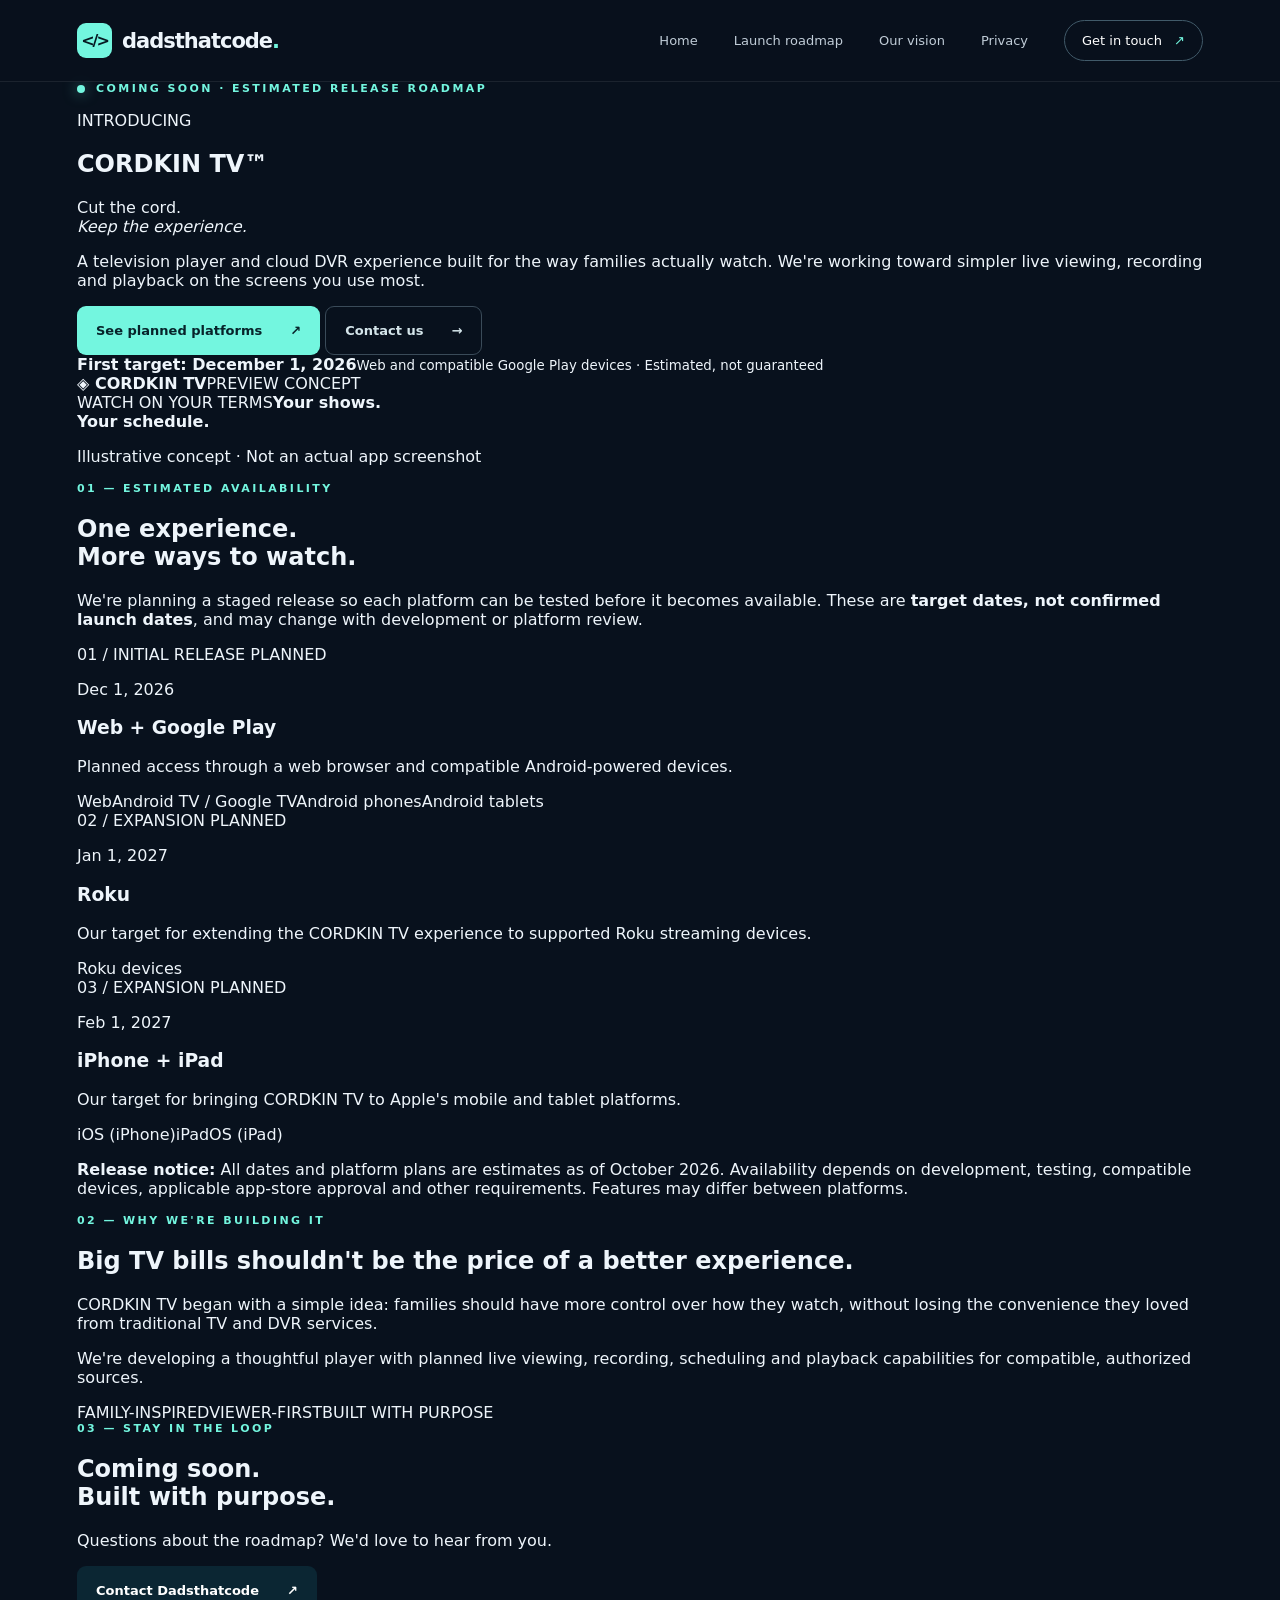
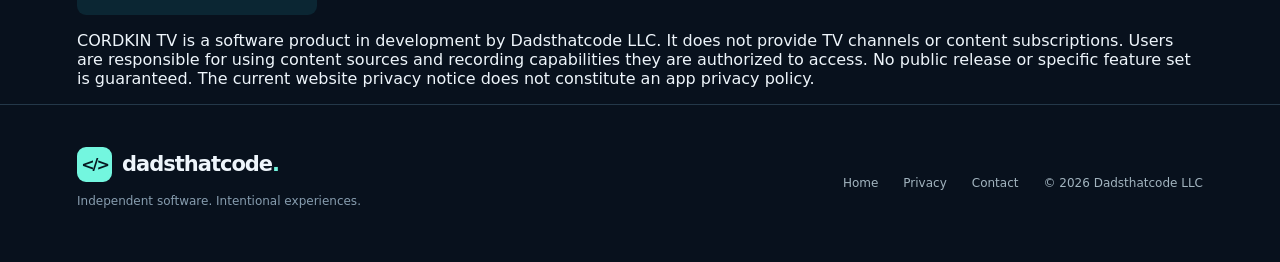
==== cordkintv/index.html @ 3787de53 "Add CORDKIN TV coming-soon launch page" ====
<!doctype html>
<html lang="en">
<head>
  <meta charset="utf-8">
  <meta name="viewport" content="width=device-width,initial-scale=1">
  <meta name="theme-color" content="#08111d">
  <meta name="description" content="CORDKIN TV by Dadsthatcode LLC is coming soon. Estimated launch: December 1, 2026 for web and Google Play Android TV, phone and tablet devices; January 1, 2027 for Roku; February 1, 2027 for iPhone and iPad.">
  <meta property="og:type" content="website">
  <meta property="og:title" content="CORDKIN TV — Coming Soon">
  <meta property="og:description" content="Cut the cord. Keep the experience. Explore our estimated release plans for web, Android, Roku and iOS.">
  <meta property="og:url" content="https://dadsthatcode.com/cordkintv/">
  <title>CORDKIN TV — Coming Soon | Dadsthatcode LLC</title>
  <link rel="canonical" href="https://dadsthatcode.com/cordkintv/">
  <link rel="stylesheet" href="/styles.css">
  <link rel="icon" href="/favicon.svg" type="image/svg+xml">
</head>
<body>
<a class="skip" href="#main">Skip to content</a>
<header class="site-header">
  <div class="wrap nav">
    <a class="brand" href="/" aria-label="Dadsthatcode home"><span class="brandmark">&lt;/&gt;</span><span>dadsthatcode<span class="branddot">.</span></span></a>
    <nav aria-label="Main navigation">
      <a href="/">Home</a>
      <a href="#rollout">Launch roadmap</a>
      <a href="#vision">Our vision</a>
      <a href="/privacy.html">Privacy</a>
      <a class="nav-contact" href="mailto:dadsthatcode@gmail.com">Get in touch <span aria-hidden="true">↗</span></a>
    </nav>
  </div>
</header>
<main id="main">
  <section class="launch-hero">
    <div class="wrap launch-grid">
      <div class="launch-copy">
        <div class="eyebrow"><span class="pulse"></span> COMING SOON · ESTIMATED RELEASE ROADMAP</div>
        <p class="launch-overline">INTRODUCING</p>
        <h1>CORDKIN <span>TV™</span></h1>
        <p class="launch-tagline">Cut the cord.<br><em>Keep the experience.</em></p>
        <p class="launch-lead">A television player and cloud DVR experience built for the way families actually watch. We're working toward simpler live viewing, recording and playback on the screens you use most.</p>
        <div class="launch-actions">
          <a class="btn btn-primary" href="#rollout">See planned platforms <span aria-hidden="true">↗</span></a>
          <a class="btn btn-quiet" href="mailto:dadsthatcode@gmail.com?subject=CORDKIN%20TV%20question">Contact us <span aria-hidden="true">→</span></a>
        </div>
        <div class="launch-target">
          <span class="launch-target-dot" aria-hidden="true"></span>
          <span><strong>First target: December 1, 2026</strong><small>Web and compatible Google Play devices · Estimated, not guaranteed</small></span>
        </div>
      </div>
      <div class="launch-art" aria-label="Illustrative concept of the upcoming CORDKIN TV interface">
        <div class="launch-halo"></div>
        <div class="launch-screen">
          <div class="launch-screen-bar"><strong><span aria-hidden="true">◈</span> CORDKIN TV</strong><span>PREVIEW CONCEPT</span></div>
          <div class="launch-screen-feature"><span>WATCH ON YOUR TERMS</span><strong>Your shows.<br>Your schedule.</strong><div class="launch-screen-underline"></div></div>
          <div class="launch-screen-tiles"><span></span><span></span><span></span></div>
        </div>
        <p class="launch-art-note">Illustrative concept · Not an actual app screenshot</p>
      </div>
    </div>
  </section>
  <section class="launch-section" id="rollout">
    <div class="wrap">
      <div class="section-label">01 — ESTIMATED AVAILABILITY</div>
      <div class="launch-section-top">
        <h2>One experience.<br><span>More ways to watch.</span></h2>
        <p>We're planning a staged release so each platform can be tested before it becomes available. These are <strong>target dates, not confirmed launch dates</strong>, and may change with development or platform review.</p>
      </div>
      <div class="launch-milestones">
        <article class="launch-milestone launch-milestone-first">
          <div class="launch-stage">01 / INITIAL RELEASE <span>PLANNED</span></div>
          <p class="launch-date"><time datetime="2026-12-01">Dec 1, 2026</time></p>
          <h3>Web + Google Play</h3>
          <p>Planned access through a web browser and compatible Android-powered devices.</p>
          <div class="launch-platforms"><span>Web</span><span>Android TV / Google TV</span><span>Android phones</span><span>Android tablets</span></div>
        </article>
        <article class="launch-milestone">
          <div class="launch-stage">02 / EXPANSION <span>PLANNED</span></div>
          <p class="launch-date"><time datetime="2027-01-01">Jan 1, 2027</time></p>
          <h3>Roku</h3>
          <p>Our target for extending the CORDKIN TV experience to supported Roku streaming devices.</p>
          <div class="launch-platforms"><span>Roku devices</span></div>
        </article>
        <article class="launch-milestone">
          <div class="launch-stage">03 / EXPANSION <span>PLANNED</span></div>
          <p class="launch-date"><time datetime="2027-02-01">Feb 1, 2027</time></p>
          <h3>iPhone + iPad</h3>
          <p>Our target for bringing CORDKIN TV to Apple's mobile and tablet platforms.</p>
          <div class="launch-platforms"><span>iOS (iPhone)</span><span>iPadOS (iPad)</span></div>
        </article>
      </div>
      <p class="launch-disclaimer"><strong>Release notice:</strong> All dates and platform plans are estimates as of October 2026. Availability depends on development, testing, compatible devices, applicable app-store approval and other requirements. Features may differ between platforms.</p>
    </div>
  </section>
  <section class="launch-section launch-vision" id="vision">
    <div class="wrap launch-vision-grid">
      <div>
        <div class="section-label">02 — WHY WE'RE BUILDING IT</div>
        <h2>Big TV bills shouldn't be the price of a better experience.</h2>
      </div>
      <div>
        <p>CORDKIN TV began with a simple idea: families should have more control over how they watch, without losing the convenience they loved from traditional TV and DVR services.</p>
        <p>We're developing a thoughtful player with planned live viewing, recording, scheduling and playback capabilities for compatible, authorized sources.</p>
        <div class="launch-values"><span>FAMILY-INSPIRED</span><span>VIEWER-FIRST</span><span>BUILT WITH PURPOSE</span></div>
      </div>
    </div>
  </section>
  <section class="launch-contact">
    <div class="wrap">
      <div class="launch-contact-panel">
        <div>
          <div class="section-label">03 — STAY IN THE LOOP</div>
          <h2>Coming soon.<br>Built with purpose.</h2>
          <p>Questions about the roadmap? We'd love to hear from you.</p>
        </div>
        <a class="btn btn-primary btn-light" href="mailto:dadsthatcode@gmail.com?subject=CORDKIN%20TV%20launch">Contact Dadsthatcode <span aria-hidden="true">↗</span></a>
      </div>
      <p class="launch-legal">CORDKIN TV is a software product in development by Dadsthatcode LLC. It does not provide TV channels or content subscriptions. Users are responsible for using content sources and recording capabilities they are authorized to access. No public release or specific feature set is guaranteed. The current <a href="/privacy.html">website privacy notice</a> does not constitute an app privacy policy.</p>
    </div>
  </section>
</main>
<footer>
  <div class="wrap footer-grid">
    <div><a class="brand" href="/"><span class="brandmark">&lt;/&gt;</span><span>dadsthatcode<span class="branddot">.</span></span></a><p>Independent software. Intentional experiences.</p></div>
    <div class="footer-right"><a href="/">Home</a><a href="/privacy.html">Privacy</a><a href="mailto:dadsthatcode@gmail.com">Contact</a><span>© <span id="year">2026</span> Dadsthatcode LLC</span></div>
  </div>
</footer>
<script>document.getElementById('year').textContent=new Date().getFullYear();</script>
</body>
</html>
---- styles.css ----
:root{color-scheme:dark;--bg:#08111d;--ink:#eef5fb;--muted:#91a5b6;--line:#26384b;--cyan:#73f6df;--panel:#111f30}*{box-sizing:border-box}html{scroll-behavior:smooth}body{margin:0;background:var(--bg);font-family:Inter,ui-sans-serif,system-ui,-apple-system,BlinkMacSystemFont,"Segoe UI",sans-serif;color:var(--ink);-webkit-font-smoothing:antialiased}a{color:inherit;text-decoration:none}.wrap{max-width:1190px;padding:0 32px;margin:auto}.skip{position:absolute;left:-9999px;top:12px;background:white;color:#000;padding:10px;z-index:50}.skip:focus{left:12px}.site-header{height:82px;border-bottom:1px solid rgba(255,255,255,.08);position:relative;z-index:10;background:#08111deb}.nav,.brand,nav,.hero-buttons,.hero-foot,.footer-grid,.footer-right{display:flex;align-items:center}.nav{height:100%;justify-content:space-between}.brand{font-size:21px;font-weight:800;letter-spacing:-1px;gap:10px}.brandmark{display:grid;place-items:center;font-weight:900;font-size:16px;color:#061922;background:var(--cyan);height:35px;width:35px;border-radius:9px;letter-spacing:-2px}.branddot,.period{color:var(--cyan)}nav{gap:36px;font-size:13px;color:#c0ccd7}nav a:hover,.footer-right a:hover{color:var(--cyan)}nav .nav-contact{border:1px solid #415a69;border-radius:99px;padding:12px 17px;color:white}.nav-contact span{margin-left:8px;color:var(--cyan)}.hero{position:relative;overflow:hidden;background:radial-gradient(circle at 75% 45%,#12374a 0%,#0b1c2c 35%,#08111d 68%);border-bottom:1px solid var(--line)}.hero-grid{display:grid;grid-template-columns:1.08fr .92fr;align-items:center;min-height:680px}.hero-copy{position:relative;z-index:2;padding:65px 0 55px}.eyebrow,.section-label{font-size:11px;letter-spacing:.22em;font-weight:800;color:var(--cyan)}.eyebrow{display:flex;align-items:center;gap:11px}.pulse{display:inline-block;height:8px;width:8px;border-radius:50%;background:var(--cyan);box-shadow:0 0 14px #73f6df91}.hero h1{font-size:clamp(55px,6.2vw,87px);line-height:1.06;letter-spacing:-.072em;margin:29px 0;max-width:690px}.hero h1 em{font-style:normal;color:var(--cyan)}.lead{font-size:17px;line-height:1.8;color:#adbecd;max-width:535px;margin-bottom:31px}.hero-buttons{gap:14px;flex-wrap:wrap}.btn{display:inline-flex;gap:28px;align-items:center;justify-content:center;border-radius:9px;padding:15px 19px;font-size:13px;font-weight:800;min-height:49px;transition:transform .2s,background .2s}.btn:hover{transform:translateY(-2px)}.btn-primary{background:var(--cyan);color:#07232a}.btn-primary:hover{background:#a5ffed}.btn-quiet{color:#d4e5ea;border:1px solid #3a4b59}.btn-quiet:hover{background:#152637}.hero-foot{margin-top:75px;gap:32px;font-size:10px;letter-spacing:.15em;color:#8ca4b4;font-weight:700}.tiny-square{display:inline-block;width:7px;height:7px;background:var(--cyan);margin-right:8px}.hero-art{height:520px;position:relative;display:flex;align-items:center;justify-content:center}.orbit{border:1px solid #44708061;position:absolute;border-radius:50%;transform:rotate(-28deg)}.orbit-one{width:240px;height:240px}.orbit-two{width:355px;height:355px}.orbit-three{width:470px;height:470px}.core{width:215px;height:215px;background:linear-gradient(145deg,#23485a,#0a1c2a);border:1px solid #69f6df83;border-radius:40px;display:flex;align-items:center;justify-content:center;gap:6px;box-shadow:0 0 90px #73f6df22, inset 0 0 45px #6cf8e310;transform:rotate(-9deg)}.core-bracket,.core-slash{font-size:80px;font-weight:200;color:var(--cyan)}.core-slash{color:#e1fefa}.float-card{position:absolute;background:#11283ad9;border:1px solid #3d7180;padding:12px 16px;border-radius:9px;color:#b8d8de;backdrop-filter:blur(10px);font-size:11px;letter-spacing:.05em}.card-a{top:98px;right:6px}.card-b{bottom:92px;left:0;letter-spacing:.2em}.float-dot{display:inline-block;width:6px;height:6px;border-radius:50%;background:var(--cyan);margin-right:8px}.section{padding:110px 0}.section-heading{display:flex;justify-content:space-between;align-items:end;gap:40px;margin:24px 0 48px}.section h2,.contact-panel h2{font-size:clamp(37px,4vw,55px);letter-spacing:-.055em;line-height:1.15;margin:0}.section h2 span{color:#91aaba}.section-heading p{font-size:15px;line-height:1.8;color:var(--muted);max-width:365px;margin:0}.work{background:#0b1624}.product{display:grid;grid-template-columns:1fr 1fr;border:1px solid #2b4053;background:#111f30;border-radius:22px;overflow:hidden}.product-text{padding:55px 54px}.pill{font-size:10px;color:#9cf8e5;letter-spacing:.1em;border:1px solid #37655c;border-radius:40px;display:inline-flex;align-items:center;gap:10px;padding:9px 13px;font-weight:800}.product h3{font-size:48px;letter-spacing:-.05em;margin:22px 0 3px}.product-sub{font-size:20px!important;color:var(--cyan)!important;margin:0 0 24px!important}.product-text p{font-size:15px;line-height:1.75;color:#a3b6c5}.feature-list{list-style:none;padding:9px 0;margin:10px 0 18px}.feature-list li{padding:10px 0;color:#d2e1e9;font-size:13px}.feature-list span{color:var(--cyan);margin-right:12px}.fine{font-size:11px!important;color:#8197a7!important}.product-visual{min-height:440px;position:relative;padding:58px 25px;display:flex;align-items:center;justify-content:center;background:radial-gradient(circle at center,#22435d,#0c192a 68%)}.tv{width:100%;max-width:450px;aspect-ratio:1.38;background:#081421;border:7px solid #22384a;border-radius:15px;box-shadow:0 25px 70px #0008;overflow:hidden;transform:perspective(900px) rotateY(-9deg) rotateX(3deg)}.tv-top{display:flex;justify-content:space-between;padding:17px 22px;font-size:12px;align-items:center}.tv-brand{font-weight:800;letter-spacing:.08em}.tv-cube{color:var(--cyan);font-size:20px;margin-right:6px}.tv-live{font-size:8px;color:#cfe1ed;letter-spacing:.12em}.tv-live span{display:inline-block;width:6px;height:6px;background:var(--cyan);border-radius:50%;margin-right:4px}.tv-banner{height:58%;background:linear-gradient(110deg,#103c51,#173246 50%,#102033);padding:26px 28px;display:flex;flex-direction:column;align-items:start;gap:9px}.tv-banner>span:first-child{font-size:9px;color:#b4dae3;letter-spacing:.16em}.tv-banner strong{font-size:clamp(25px,3vw,37px);line-height:1.1;letter-spacing:-.04em}.tv-line{height:4px;width:50px;background:var(--cyan);margin-top:6px}.tv-row{display:flex;gap:10px;padding:16px 20px}.tv-row span{height:45px;background:#1c3c4d;flex:1;border-radius:5px}.tv-row span:nth-child(2){background:#1a3344}.tv-row span:nth-child(3){background:#24435a}.tv-caption{position:absolute;bottom:20px;color:#91afc0;font-size:9px;letter-spacing:.13em}.about{background:#09131f}.about-grid{display:grid;grid-template-columns:1fr 1fr;gap:90px}.about h2{margin-top:24px}.about-copy p{font-size:17px;line-height:1.85;color:#aebdca;margin:0 0 18px}.values{display:flex;flex-wrap:wrap;gap:20px;border-top:1px solid #294050;padding-top:27px;margin-top:35px;font-size:10px;font-weight:800;letter-spacing:.13em;color:var(--cyan)}.contact-section{padding:25px 0 95px}.contact-panel{background:var(--cyan);color:#09232b;border-radius:22px;padding:65px 65px;display:flex;align-items:end;justify-content:space-between;gap:30px}.contact-panel .section-label{color:#1f5d61}.contact-panel h2{margin:18px 0 12px}.contact-panel p{color:#315f67;line-height:1.65}.btn-light{background:#0b2633;color:white;white-space:nowrap}.btn-light:hover{background:#153a49}footer{border-top:1px solid #243849;padding:42px 0}.footer-grid{justify-content:space-between;gap:20px}.footer-grid p{font-size:12px;color:#879daf}.footer-right{gap:25px;color:#a2b4bf;font-size:12px;flex-wrap:wrap}.policy-page{min-height:65vh;background:#0b1624;padding:80px 0 100px}.policy-wrap{max-width:830px}.policy-wrap h1{font-size:clamp(40px,5vw,65px);letter-spacing:-.055em}.policy-wrap h2{font-size:23px;margin-top:40px}.policy-wrap p,.policy-wrap li{font-size:16px;line-height:1.85;color:#b5c6d2}.policy-wrap a{text-decoration:underline;color:var(--cyan)}.policy-note{border-left:3px solid var(--cyan);padding:16px 21px;background:#12283a;color:#d0e4eb;margin:25px 0}.policy-wrap ul{padding-left:24px}@media(max-width:900px){.hero-grid{grid-template-columns:1fr;min-height:0}.hero-copy{padding:90px 0 30px}.hero-art{height:340px;opacity:.7}.orbit-three{width:340px;height:340px}.orbit-two{width:265px;height:265px}.orbit-one{width:190px;height:190px}.core{width:150px;height:150px;border-radius:25px}.core-bracket,.core-slash{font-size:55px}.card-a{right:12%}.card-b{bottom:40px;left:15%}.product{grid-template-columns:1fr}.section-heading{align-items:start;flex-direction:column}.about-grid{grid-template-columns:1fr;gap:30px}.contact-panel{align-items:start;flex-direction:column}}@media(max-width:620px){.wrap{padding:0 21px}.site-header{height:auto;padding:15px 0}.nav{gap:18px;align-items:flex-start;flex-direction:column}nav{gap:15px;flex-wrap:wrap;font-size:12px}nav .nav-contact{padding:7px 11px}.hero h1{font-size:54px}.hero-foot{margin-top:43px;flex-wrap:wrap;gap:15px}.hero-copy{padding:70px 0 5px}.section{padding:75px 0}.product-text{padding:35px 27px}.product-visual{min-height:330px}.tv{max-width:360px}.tv-banner{padding:18px}.tv-row span{height:26px}.contact-panel{padding:38px 29px}.btn-light{white-space:normal}.footer-grid{align-items:start;flex-direction:column}.footer-right{gap:15px}.hero-art{height:280px}.card-a{right:0;top:35px}.card-b{bottom:20px;left:5px}}@media(prefers-reduced-motion:reduce){html{scroll-behavior:auto}.btn{transition:none}}
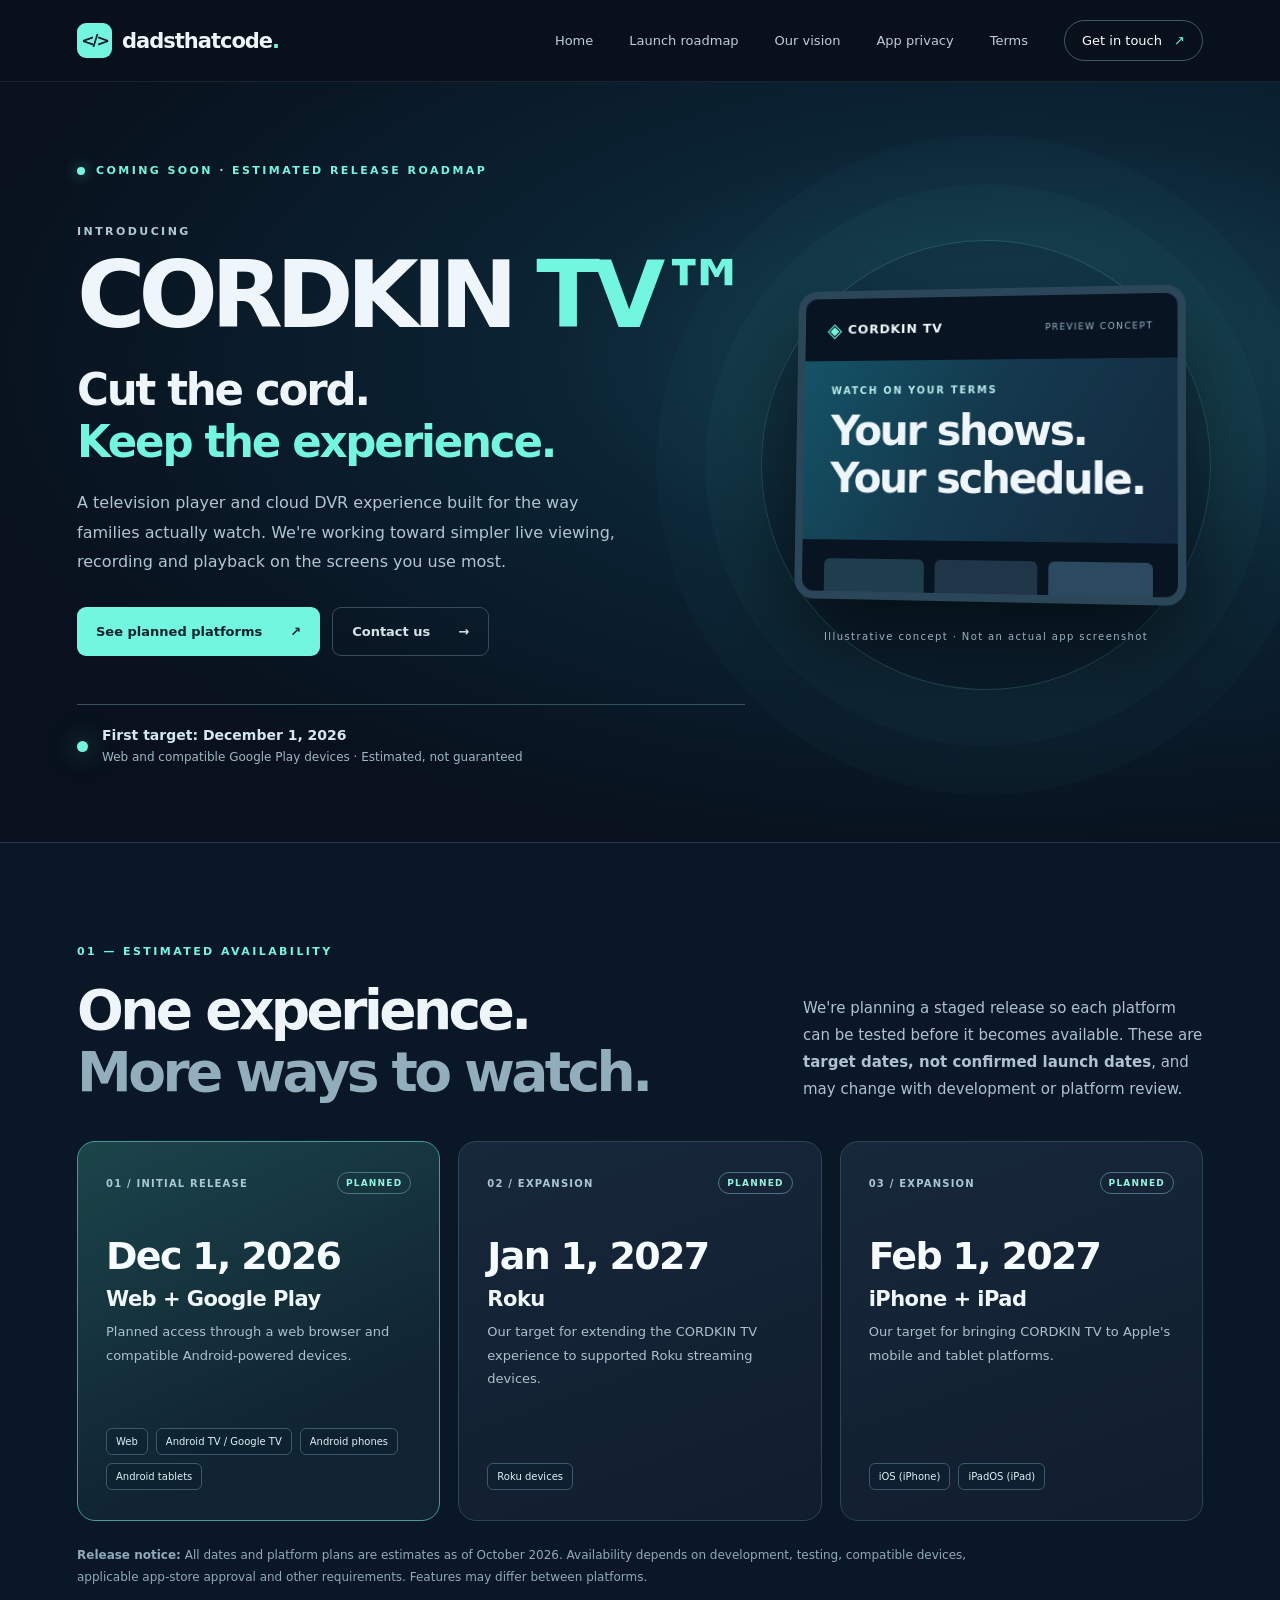
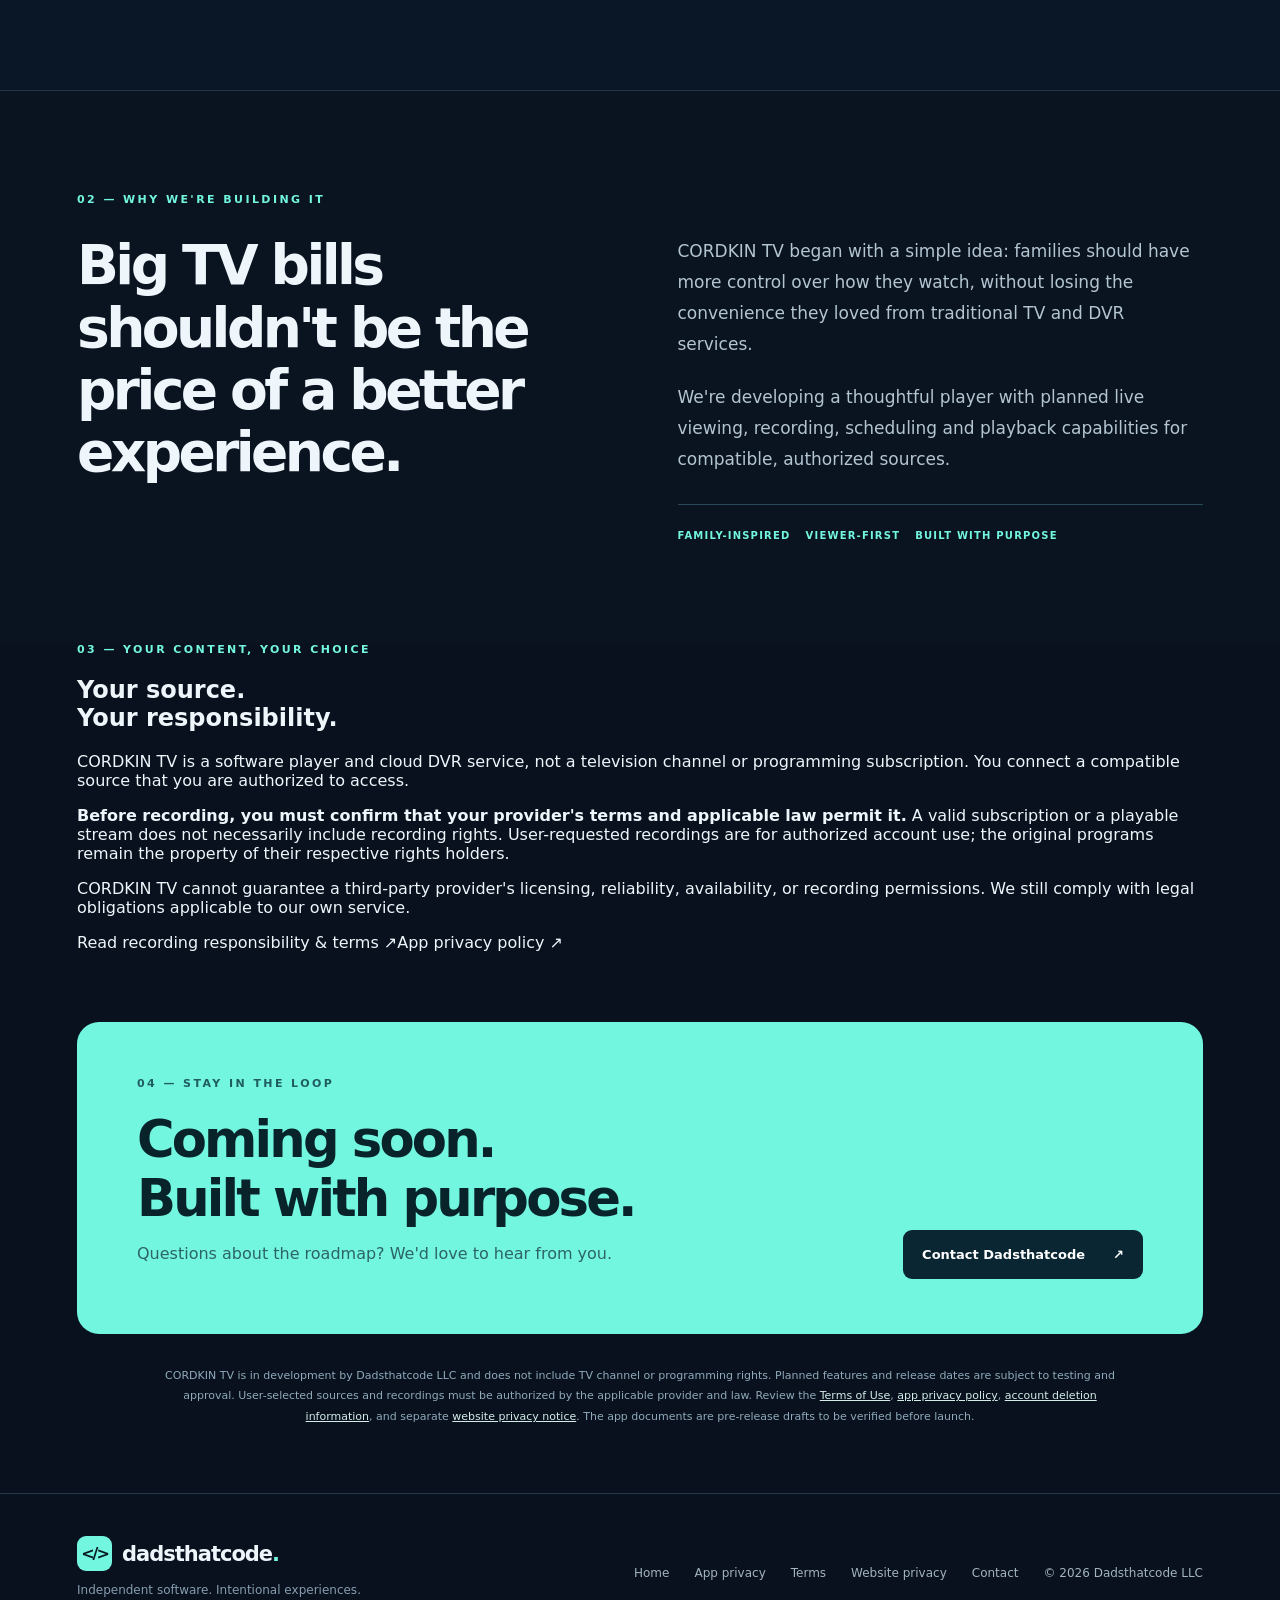
==== commit e548dd66: "Link CORDKIN privacy, recording responsibility, and deletion policies" ====
--- a/cordkintv/index.html
+++ b/cordkintv/index.html
@@ -23,7 +23,7 @@
       <a href="/">Home</a>
       <a href="#rollout">Launch roadmap</a>
       <a href="#vision">Our vision</a>
-      <a href="/privacy.html">Privacy</a>
+      <a href="/cordkintv/privacy/">App privacy</a><a href="/cordkintv/terms/">Terms</a>
       <a class="nav-contact" href="mailto:dadsthatcode@gmail.com">Get in touch <span aria-hidden="true">↗</span></a>
     </nav>
   </div>
@@ -103,24 +103,33 @@
       </div>
     </div>
   </section>
+  <section class="launch-rights" aria-labelledby="rights-heading">
+    <div class="wrap launch-rights-grid">
+      <div><div class="section-label">03 — YOUR CONTENT, YOUR CHOICE</div><h2 id="rights-heading">Your source.<br><span>Your responsibility.</span></h2></div>
+      <div><p>CORDKIN TV is a software player and cloud DVR service, not a television channel or programming subscription. You connect a compatible source that you are authorized to access.</p>
+      <p><strong>Before recording, you must confirm that your provider's terms and applicable law permit it.</strong> A valid subscription or a playable stream does not necessarily include recording rights. User-requested recordings are for authorized account use; the original programs remain the property of their respective rights holders.</p>
+      <p>CORDKIN TV cannot guarantee a third-party provider's licensing, reliability, availability, or recording permissions. We still comply with legal obligations applicable to our own service.</p>
+      <div class="launch-rights-links"><a href="/cordkintv/terms/">Read recording responsibility &amp; terms ↗</a><a href="/cordkintv/privacy/">App privacy policy ↗</a></div></div>
+    </div>
+  </section>
   <section class="launch-contact">
     <div class="wrap">
       <div class="launch-contact-panel">
         <div>
-          <div class="section-label">03 — STAY IN THE LOOP</div>
+          <div class="section-label">04 — STAY IN THE LOOP</div>
           <h2>Coming soon.<br>Built with purpose.</h2>
           <p>Questions about the roadmap? We'd love to hear from you.</p>
         </div>
         <a class="btn btn-primary btn-light" href="mailto:dadsthatcode@gmail.com?subject=CORDKIN%20TV%20launch">Contact Dadsthatcode <span aria-hidden="true">↗</span></a>
       </div>
-      <p class="launch-legal">CORDKIN TV is a software product in development by Dadsthatcode LLC. It does not provide TV channels or content subscriptions. Users are responsible for using content sources and recording capabilities they are authorized to access. No public release or specific feature set is guaranteed. The current <a href="/privacy.html">website privacy notice</a> does not constitute an app privacy policy.</p>
+      <p class="launch-legal">CORDKIN TV is in development by Dadsthatcode LLC and does not include TV channel or programming rights. Planned features and release dates are subject to testing and approval. User-selected sources and recordings must be authorized by the applicable provider and law. Review the <a href="/cordkintv/terms/">Terms of Use</a>, <a href="/cordkintv/privacy/">app privacy policy</a>, <a href="/cordkintv/account-deletion/">account deletion information</a>, and separate <a href="/privacy.html">website privacy notice</a>. The app documents are pre-release drafts to be verified before launch.</p>
     </div>
   </section>
 </main>
 <footer>
   <div class="wrap footer-grid">
     <div><a class="brand" href="/"><span class="brandmark">&lt;/&gt;</span><span>dadsthatcode<span class="branddot">.</span></span></a><p>Independent software. Intentional experiences.</p></div>
-    <div class="footer-right"><a href="/">Home</a><a href="/privacy.html">Privacy</a><a href="mailto:dadsthatcode@gmail.com">Contact</a><span>© <span id="year">2026</span> Dadsthatcode LLC</span></div>
+    <div class="footer-right"><a href="/">Home</a><a href="/cordkintv/privacy/">App privacy</a><a href="/cordkintv/terms/">Terms</a><a href="/privacy.html">Website privacy</a><a href="mailto:dadsthatcode@gmail.com">Contact</a><span>© <span id="year">2026</span> Dadsthatcode LLC</span></div>
   </div>
 </footer>
 <script>document.getElementById('year').textContent=new Date().getFullYear();</script>
--- a/styles.css
+++ b/styles.css
@@ -1 +1,64 @@
-:root{color-scheme:dark;--bg:#08111d;--ink:#eef5fb;--muted:#91a5b6;--line:#26384b;--cyan:#73f6df;--panel:#111f30}*{box-sizing:border-box}html{scroll-behavior:smooth}body{margin:0;background:var(--bg);font-family:Inter,ui-sans-serif,system-ui,-apple-system,BlinkMacSystemFont,"Segoe UI",sans-serif;color:var(--ink);-webkit-font-smoothing:antialiased}a{color:inherit;text-decoration:none}.wrap{max-width:1190px;padding:0 32px;margin:auto}.skip{position:absolute;left:-9999px;top:12px;background:white;color:#000;padding:10px;z-index:50}.skip:focus{left:12px}.site-header{height:82px;border-bottom:1px solid rgba(255,255,255,.08);position:relative;z-index:10;background:#08111deb}.nav,.brand,nav,.hero-buttons,.hero-foot,.footer-grid,.footer-right{display:flex;align-items:center}.nav{height:100%;justify-content:space-between}.brand{font-size:21px;font-weight:800;letter-spacing:-1px;gap:10px}.brandmark{display:grid;place-items:center;font-weight:900;font-size:16px;color:#061922;background:var(--cyan);height:35px;width:35px;border-radius:9px;letter-spacing:-2px}.branddot,.period{color:var(--cyan)}nav{gap:36px;font-size:13px;color:#c0ccd7}nav a:hover,.footer-right a:hover{color:var(--cyan)}nav .nav-contact{border:1px solid #415a69;border-radius:99px;padding:12px 17px;color:white}.nav-contact span{margin-left:8px;color:var(--cyan)}.hero{position:relative;overflow:hidden;background:radial-gradient(circle at 75% 45%,#12374a 0%,#0b1c2c 35%,#08111d 68%);border-bottom:1px solid var(--line)}.hero-grid{display:grid;grid-template-columns:1.08fr .92fr;align-items:center;min-height:680px}.hero-copy{position:relative;z-index:2;padding:65px 0 55px}.eyebrow,.section-label{font-size:11px;letter-spacing:.22em;font-weight:800;color:var(--cyan)}.eyebrow{display:flex;align-items:center;gap:11px}.pulse{display:inline-block;height:8px;width:8px;border-radius:50%;background:var(--cyan);box-shadow:0 0 14px #73f6df91}.hero h1{font-size:clamp(55px,6.2vw,87px);line-height:1.06;letter-spacing:-.072em;margin:29px 0;max-width:690px}.hero h1 em{font-style:normal;color:var(--cyan)}.lead{font-size:17px;line-height:1.8;color:#adbecd;max-width:535px;margin-bottom:31px}.hero-buttons{gap:14px;flex-wrap:wrap}.btn{display:inline-flex;gap:28px;align-items:center;justify-content:center;border-radius:9px;padding:15px 19px;font-size:13px;font-weight:800;min-height:49px;transition:transform .2s,background .2s}.btn:hover{transform:translateY(-2px)}.btn-primary{background:var(--cyan);color:#07232a}.btn-primary:hover{background:#a5ffed}.btn-quiet{color:#d4e5ea;border:1px solid #3a4b59}.btn-quiet:hover{background:#152637}.hero-foot{margin-top:75px;gap:32px;font-size:10px;letter-spacing:.15em;color:#8ca4b4;font-weight:700}.tiny-square{display:inline-block;width:7px;height:7px;background:var(--cyan);margin-right:8px}.hero-art{height:520px;position:relative;display:flex;align-items:center;justify-content:center}.orbit{border:1px solid #44708061;position:absolute;border-radius:50%;transform:rotate(-28deg)}.orbit-one{width:240px;height:240px}.orbit-two{width:355px;height:355px}.orbit-three{width:470px;height:470px}.core{width:215px;height:215px;background:linear-gradient(145deg,#23485a,#0a1c2a);border:1px solid #69f6df83;border-radius:40px;display:flex;align-items:center;justify-content:center;gap:6px;box-shadow:0 0 90px #73f6df22, inset 0 0 45px #6cf8e310;transform:rotate(-9deg)}.core-bracket,.core-slash{font-size:80px;font-weight:200;color:var(--cyan)}.core-slash{color:#e1fefa}.float-card{position:absolute;background:#11283ad9;border:1px solid #3d7180;padding:12px 16px;border-radius:9px;color:#b8d8de;backdrop-filter:blur(10px);font-size:11px;letter-spacing:.05em}.card-a{top:98px;right:6px}.card-b{bottom:92px;left:0;letter-spacing:.2em}.float-dot{display:inline-block;width:6px;height:6px;border-radius:50%;background:var(--cyan);margin-right:8px}.section{padding:110px 0}.section-heading{display:flex;justify-content:space-between;align-items:end;gap:40px;margin:24px 0 48px}.section h2,.contact-panel h2{font-size:clamp(37px,4vw,55px);letter-spacing:-.055em;line-height:1.15;margin:0}.section h2 span{color:#91aaba}.section-heading p{font-size:15px;line-height:1.8;color:var(--muted);max-width:365px;margin:0}.work{background:#0b1624}.product{display:grid;grid-template-columns:1fr 1fr;border:1px solid #2b4053;background:#111f30;border-radius:22px;overflow:hidden}.product-text{padding:55px 54px}.pill{font-size:10px;color:#9cf8e5;letter-spacing:.1em;border:1px solid #37655c;border-radius:40px;display:inline-flex;align-items:center;gap:10px;padding:9px 13px;font-weight:800}.product h3{font-size:48px;letter-spacing:-.05em;margin:22px 0 3px}.product-sub{font-size:20px!important;color:var(--cyan)!important;margin:0 0 24px!important}.product-text p{font-size:15px;line-height:1.75;color:#a3b6c5}.feature-list{list-style:none;padding:9px 0;margin:10px 0 18px}.feature-list li{padding:10px 0;color:#d2e1e9;font-size:13px}.feature-list span{color:var(--cyan);margin-right:12px}.fine{font-size:11px!important;color:#8197a7!important}.product-visual{min-height:440px;position:relative;padding:58px 25px;display:flex;align-items:center;justify-content:center;background:radial-gradient(circle at center,#22435d,#0c192a 68%)}.tv{width:100%;max-width:450px;aspect-ratio:1.38;background:#081421;border:7px solid #22384a;border-radius:15px;box-shadow:0 25px 70px #0008;overflow:hidden;transform:perspective(900px) rotateY(-9deg) rotateX(3deg)}.tv-top{display:flex;justify-content:space-between;padding:17px 22px;font-size:12px;align-items:center}.tv-brand{font-weight:800;letter-spacing:.08em}.tv-cube{color:var(--cyan);font-size:20px;margin-right:6px}.tv-live{font-size:8px;color:#cfe1ed;letter-spacing:.12em}.tv-live span{display:inline-block;width:6px;height:6px;background:var(--cyan);border-radius:50%;margin-right:4px}.tv-banner{height:58%;background:linear-gradient(110deg,#103c51,#173246 50%,#102033);padding:26px 28px;display:flex;flex-direction:column;align-items:start;gap:9px}.tv-banner>span:first-child{font-size:9px;color:#b4dae3;letter-spacing:.16em}.tv-banner strong{font-size:clamp(25px,3vw,37px);line-height:1.1;letter-spacing:-.04em}.tv-line{height:4px;width:50px;background:var(--cyan);margin-top:6px}.tv-row{display:flex;gap:10px;padding:16px 20px}.tv-row span{height:45px;background:#1c3c4d;flex:1;border-radius:5px}.tv-row span:nth-child(2){background:#1a3344}.tv-row span:nth-child(3){background:#24435a}.tv-caption{position:absolute;bottom:20px;color:#91afc0;font-size:9px;letter-spacing:.13em}.about{background:#09131f}.about-grid{display:grid;grid-template-columns:1fr 1fr;gap:90px}.about h2{margin-top:24px}.about-copy p{font-size:17px;line-height:1.85;color:#aebdca;margin:0 0 18px}.values{display:flex;flex-wrap:wrap;gap:20px;border-top:1px solid #294050;padding-top:27px;margin-top:35px;font-size:10px;font-weight:800;letter-spacing:.13em;color:var(--cyan)}.contact-section{padding:25px 0 95px}.contact-panel{background:var(--cyan);color:#09232b;border-radius:22px;padding:65px 65px;display:flex;align-items:end;justify-content:space-between;gap:30px}.contact-panel .section-label{color:#1f5d61}.contact-panel h2{margin:18px 0 12px}.contact-panel p{color:#315f67;line-height:1.65}.btn-light{background:#0b2633;color:white;white-space:nowrap}.btn-light:hover{background:#153a49}footer{border-top:1px solid #243849;padding:42px 0}.footer-grid{justify-content:space-between;gap:20px}.footer-grid p{font-size:12px;color:#879daf}.footer-right{gap:25px;color:#a2b4bf;font-size:12px;flex-wrap:wrap}.policy-page{min-height:65vh;background:#0b1624;padding:80px 0 100px}.policy-wrap{max-width:830px}.policy-wrap h1{font-size:clamp(40px,5vw,65px);letter-spacing:-.055em}.policy-wrap h2{font-size:23px;margin-top:40px}.policy-wrap p,.policy-wrap li{font-size:16px;line-height:1.85;color:#b5c6d2}.policy-wrap a{text-decoration:underline;color:var(--cyan)}.policy-note{border-left:3px solid var(--cyan);padding:16px 21px;background:#12283a;color:#d0e4eb;margin:25px 0}.policy-wrap ul{padding-left:24px}@media(max-width:900px){.hero-grid{grid-template-columns:1fr;min-height:0}.hero-copy{padding:90px 0 30px}.hero-art{height:340px;opacity:.7}.orbit-three{width:340px;height:340px}.orbit-two{width:265px;height:265px}.orbit-one{width:190px;height:190px}.core{width:150px;height:150px;border-radius:25px}.core-bracket,.core-slash{font-size:55px}.card-a{right:12%}.card-b{bottom:40px;left:15%}.product{grid-template-columns:1fr}.section-heading{align-items:start;flex-direction:column}.about-grid{grid-template-columns:1fr;gap:30px}.contact-panel{align-items:start;flex-direction:column}}@media(max-width:620px){.wrap{padding:0 21px}.site-header{height:auto;padding:15px 0}.nav{gap:18px;align-items:flex-start;flex-direction:column}nav{gap:15px;flex-wrap:wrap;font-size:12px}nav .nav-contact{padding:7px 11px}.hero h1{font-size:54px}.hero-foot{margin-top:43px;flex-wrap:wrap;gap:15px}.hero-copy{padding:70px 0 5px}.section{padding:75px 0}.product-text{padding:35px 27px}.product-visual{min-height:330px}.tv{max-width:360px}.tv-banner{padding:18px}.tv-row span{height:26px}.contact-panel{padding:38px 29px}.btn-light{white-space:normal}.footer-grid{align-items:start;flex-direction:column}.footer-right{gap:15px}.hero-art{height:280px}.card-a{right:0;top:35px}.card-b{bottom:20px;left:5px}}@media(prefers-reduced-motion:reduce){html{scroll-behavior:auto}.btn{transition:none}}+:root{color-scheme:dark;--bg:#08111d;--ink:#eef5fb;--muted:#91a5b6;--line:#26384b;--cyan:#73f6df;--panel:#111f30}*{box-sizing:border-box}html{scroll-behavior:smooth}body{margin:0;background:var(--bg);font-family:Inter,ui-sans-serif,system-ui,-apple-system,BlinkMacSystemFont,"Segoe UI",sans-serif;color:var(--ink);-webkit-font-smoothing:antialiased}a{color:inherit;text-decoration:none}.wrap{max-width:1190px;padding:0 32px;margin:auto}.skip{position:absolute;left:-9999px;top:12px;background:white;color:#000;padding:10px;z-index:50}.skip:focus{left:12px}.site-header{height:82px;border-bottom:1px solid rgba(255,255,255,.08);position:relative;z-index:10;background:#08111deb}.nav,.brand,nav,.hero-buttons,.hero-foot,.footer-grid,.footer-right{display:flex;align-items:center}.nav{height:100%;justify-content:space-between}.brand{font-size:21px;font-weight:800;letter-spacing:-1px;gap:10px}.brandmark{display:grid;place-items:center;font-weight:900;font-size:16px;color:#061922;background:var(--cyan);height:35px;width:35px;border-radius:9px;letter-spacing:-2px}.branddot,.period{color:var(--cyan)}nav{gap:36px;font-size:13px;color:#c0ccd7}nav a:hover,.footer-right a:hover{color:var(--cyan)}nav .nav-contact{border:1px solid #415a69;border-radius:99px;padding:12px 17px;color:white}.nav-contact span{margin-left:8px;color:var(--cyan)}.hero{position:relative;overflow:hidden;background:radial-gradient(circle at 75% 45%,#12374a 0%,#0b1c2c 35%,#08111d 68%);border-bottom:1px solid var(--line)}.hero-grid{display:grid;grid-template-columns:1.08fr .92fr;align-items:center;min-height:680px}.hero-copy{position:relative;z-index:2;padding:65px 0 55px}.eyebrow,.section-label{font-size:11px;letter-spacing:.22em;font-weight:800;color:var(--cyan)}.eyebrow{display:flex;align-items:center;gap:11px}.pulse{display:inline-block;height:8px;width:8px;border-radius:50%;background:var(--cyan);box-shadow:0 0 14px #73f6df91}.hero h1{font-size:clamp(55px,6.2vw,87px);line-height:1.06;letter-spacing:-.072em;margin:29px 0;max-width:690px}.hero h1 em{font-style:normal;color:var(--cyan)}.lead{font-size:17px;line-height:1.8;color:#adbecd;max-width:535px;margin-bottom:31px}.hero-buttons{gap:14px;flex-wrap:wrap}.btn{display:inline-flex;gap:28px;align-items:center;justify-content:center;border-radius:9px;padding:15px 19px;font-size:13px;font-weight:800;min-height:49px;transition:transform .2s,background .2s}.btn:hover{transform:translateY(-2px)}.btn-primary{background:var(--cyan);color:#07232a}.btn-primary:hover{background:#a5ffed}.btn-quiet{color:#d4e5ea;border:1px solid #3a4b59}.btn-quiet:hover{background:#152637}.hero-foot{margin-top:75px;gap:32px;font-size:10px;letter-spacing:.15em;color:#8ca4b4;font-weight:700}.tiny-square{display:inline-block;width:7px;height:7px;background:var(--cyan);margin-right:8px}.hero-art{height:520px;position:relative;display:flex;align-items:center;justify-content:center}.orbit{border:1px solid #44708061;position:absolute;border-radius:50%;transform:rotate(-28deg)}.orbit-one{width:240px;height:240px}.orbit-two{width:355px;height:355px}.orbit-three{width:470px;height:470px}.core{width:215px;height:215px;background:linear-gradient(145deg,#23485a,#0a1c2a);border:1px solid #69f6df83;border-radius:40px;display:flex;align-items:center;justify-content:center;gap:6px;box-shadow:0 0 90px #73f6df22, inset 0 0 45px #6cf8e310;transform:rotate(-9deg)}.core-bracket,.core-slash{font-size:80px;font-weight:200;color:var(--cyan)}.core-slash{color:#e1fefa}.float-card{position:absolute;background:#11283ad9;border:1px solid #3d7180;padding:12px 16px;border-radius:9px;color:#b8d8de;backdrop-filter:blur(10px);font-size:11px;letter-spacing:.05em}.card-a{top:98px;right:6px}.card-b{bottom:92px;left:0;letter-spacing:.2em}.float-dot{display:inline-block;width:6px;height:6px;border-radius:50%;background:var(--cyan);margin-right:8px}.section{padding:110px 0}.section-heading{display:flex;justify-content:space-between;align-items:end;gap:40px;margin:24px 0 48px}.section h2,.contact-panel h2{font-size:clamp(37px,4vw,55px);letter-spacing:-.055em;line-height:1.15;margin:0}.section h2 span{color:#91aaba}.section-heading p{font-size:15px;line-height:1.8;color:var(--muted);max-width:365px;margin:0}.work{background:#0b1624}.product{display:grid;grid-template-columns:1fr 1fr;border:1px solid #2b4053;background:#111f30;border-radius:22px;overflow:hidden}.product-text{padding:55px 54px}.pill{font-size:10px;color:#9cf8e5;letter-spacing:.1em;border:1px solid #37655c;border-radius:40px;display:inline-flex;align-items:center;gap:10px;padding:9px 13px;font-weight:800}.product h3{font-size:48px;letter-spacing:-.05em;margin:22px 0 3px}.product-sub{font-size:20px!important;color:var(--cyan)!important;margin:0 0 24px!important}.product-text p{font-size:15px;line-height:1.75;color:#a3b6c5}.feature-list{list-style:none;padding:9px 0;margin:10px 0 18px}.feature-list li{padding:10px 0;color:#d2e1e9;font-size:13px}.feature-list span{color:var(--cyan);margin-right:12px}.fine{font-size:11px!important;color:#8197a7!important}.product-visual{min-height:440px;position:relative;padding:58px 25px;display:flex;align-items:center;justify-content:center;background:radial-gradient(circle at center,#22435d,#0c192a 68%)}.tv{width:100%;max-width:450px;aspect-ratio:1.38;background:#081421;border:7px solid #22384a;border-radius:15px;box-shadow:0 25px 70px #0008;overflow:hidden;transform:perspective(900px) rotateY(-9deg) rotateX(3deg)}.tv-top{display:flex;justify-content:space-between;padding:17px 22px;font-size:12px;align-items:center}.tv-brand{font-weight:800;letter-spacing:.08em}.tv-cube{color:var(--cyan);font-size:20px;margin-right:6px}.tv-live{font-size:8px;color:#cfe1ed;letter-spacing:.12em}.tv-live span{display:inline-block;width:6px;height:6px;background:var(--cyan);border-radius:50%;margin-right:4px}.tv-banner{height:58%;background:linear-gradient(110deg,#103c51,#173246 50%,#102033);padding:26px 28px;display:flex;flex-direction:column;align-items:start;gap:9px}.tv-banner>span:first-child{font-size:9px;color:#b4dae3;letter-spacing:.16em}.tv-banner strong{font-size:clamp(25px,3vw,37px);line-height:1.1;letter-spacing:-.04em}.tv-line{height:4px;width:50px;background:var(--cyan);margin-top:6px}.tv-row{display:flex;gap:10px;padding:16px 20px}.tv-row span{height:45px;background:#1c3c4d;flex:1;border-radius:5px}.tv-row span:nth-child(2){background:#1a3344}.tv-row span:nth-child(3){background:#24435a}.tv-caption{position:absolute;bottom:20px;color:#91afc0;font-size:9px;letter-spacing:.13em}.about{background:#09131f}.about-grid{display:grid;grid-template-columns:1fr 1fr;gap:90px}.about h2{margin-top:24px}.about-copy p{font-size:17px;line-height:1.85;color:#aebdca;margin:0 0 18px}.values{display:flex;flex-wrap:wrap;gap:20px;border-top:1px solid #294050;padding-top:27px;margin-top:35px;font-size:10px;font-weight:800;letter-spacing:.13em;color:var(--cyan)}.contact-section{padding:25px 0 95px}.contact-panel{background:var(--cyan);color:#09232b;border-radius:22px;padding:65px 65px;display:flex;align-items:end;justify-content:space-between;gap:30px}.contact-panel .section-label{color:#1f5d61}.contact-panel h2{margin:18px 0 12px}.contact-panel p{color:#315f67;line-height:1.65}.btn-light{background:#0b2633;color:white;white-space:nowrap}.btn-light:hover{background:#153a49}footer{border-top:1px solid #243849;padding:42px 0}.footer-grid{justify-content:space-between;gap:20px}.footer-grid p{font-size:12px;color:#879daf}.footer-right{gap:25px;color:#a2b4bf;font-size:12px;flex-wrap:wrap}.policy-page{min-height:65vh;background:#0b1624;padding:80px 0 100px}.policy-wrap{max-width:830px}.policy-wrap h1{font-size:clamp(40px,5vw,65px);letter-spacing:-.055em}.policy-wrap h2{font-size:23px;margin-top:40px}.policy-wrap p,.policy-wrap li{font-size:16px;line-height:1.85;color:#b5c6d2}.policy-wrap a{text-decoration:underline;color:var(--cyan)}.policy-note{border-left:3px solid var(--cyan);padding:16px 21px;background:#12283a;color:#d0e4eb;margin:25px 0}.policy-wrap ul{padding-left:24px}@media(max-width:900px){.hero-grid{grid-template-columns:1fr;min-height:0}.hero-copy{padding:90px 0 30px}.hero-art{height:340px;opacity:.7}.orbit-three{width:340px;height:340px}.orbit-two{width:265px;height:265px}.orbit-one{width:190px;height:190px}.core{width:150px;height:150px;border-radius:25px}.core-bracket,.core-slash{font-size:55px}.card-a{right:12%}.card-b{bottom:40px;left:15%}.product{grid-template-columns:1fr}.section-heading{align-items:start;flex-direction:column}.about-grid{grid-template-columns:1fr;gap:30px}.contact-panel{align-items:start;flex-direction:column}}@media(max-width:620px){.wrap{padding:0 21px}.site-header{height:auto;padding:15px 0}.nav{gap:18px;align-items:flex-start;flex-direction:column}nav{gap:15px;flex-wrap:wrap;font-size:12px}nav .nav-contact{padding:7px 11px}.hero h1{font-size:54px}.hero-foot{margin-top:43px;flex-wrap:wrap;gap:15px}.hero-copy{padding:70px 0 5px}.section{padding:75px 0}.product-text{padding:35px 27px}.product-visual{min-height:330px}.tv{max-width:360px}.tv-banner{padding:18px}.tv-row span{height:26px}.contact-panel{padding:38px 29px}.btn-light{white-space:normal}.footer-grid{align-items:start;flex-direction:column}.footer-right{gap:15px}.hero-art{height:280px}.card-a{right:0;top:35px}.card-b{bottom:20px;left:5px}}@media(prefers-reduced-motion:reduce){html{scroll-behavior:auto}.btn{transition:none}}
+
+/* CORDKIN TV coming-soon page */
+.launch-hero{position:relative;overflow:hidden;background:radial-gradient(ellipse at 80% 36%,#164252 0%,#0b2333 34%,#08111d 75%);border-bottom:1px solid var(--line)}
+.launch-grid{display:grid;grid-template-columns:1.05fr .95fr;gap:45px;align-items:center;min-height:660px;padding-top:82px;padding-bottom:76px}
+.launch-copy{position:relative;z-index:2}
+.launch-overline{color:#b0cad0;letter-spacing:.22em;font-size:11px;font-weight:800;margin:48px 0 4px}
+.launch-copy h1{font-size:clamp(60px,7.3vw,108px);line-height:1;letter-spacing:-.075em;margin:10px 0 24px;white-space:nowrap}
+.launch-copy h1 span{color:var(--cyan)}
+.launch-tagline{font-size:clamp(28px,3.4vw,48px);font-weight:800;letter-spacing:-.05em;line-height:1.18;margin:0 0 20px}
+.launch-tagline em{font-style:normal;color:var(--cyan)}
+.launch-lead{font-size:16px;line-height:1.85;color:#afc7d2;max-width:560px}
+.launch-actions{display:flex;flex-wrap:wrap;gap:12px;margin-top:30px}
+.launch-target{border-top:1px solid #34515d;display:flex;gap:14px;align-items:center;margin-top:48px;padding-top:22px;color:#d4e9ed}
+.launch-target-dot{display:block;flex:none;width:11px;height:11px;border-radius:50%;background:var(--cyan);box-shadow:0 0 25px #73f6df85}
+.launch-target strong,.launch-target small{display:block}
+.launch-target strong{font-size:14px}
+.launch-target small{font-size:12px;color:#9cb8c3;margin-top:5px;line-height:1.5}
+.launch-art{position:relative;min-height:450px;display:flex;align-items:center;justify-content:center;flex-direction:column}
+.launch-halo{position:absolute;width:450px;height:450px;border-radius:50%;border:1px solid #64b2b545;box-shadow:0 0 0 56px #4ff9db06,0 0 0 105px #4ff9db05;transform:rotate(-20deg)}
+.launch-screen{position:relative;z-index:1;transform:perspective(1100px) rotateY(-8deg) rotateX(3deg);width:100%;max-width:480px;aspect-ratio:1.25;background:#081422;border:8px solid #2a4658;border-radius:20px;box-shadow:0 40px 90px #0009;overflow:hidden}
+.launch-screen-bar{display:flex;justify-content:space-between;align-items:center;gap:12px;padding:20px 23px;font-size:13px;letter-spacing:.06em}
+.launch-screen-bar strong span{color:var(--cyan);font-size:20px;vertical-align:middle}
+.launch-screen-bar>span{color:#9ab8c8;font-size:9px;letter-spacing:.15em}
+.launch-screen-feature{height:61%;padding:28px;background:linear-gradient(120deg,#145366,#14394d 45%,#13293f);display:flex;align-items:flex-start;justify-content:center;flex-direction:column;gap:12px}
+.launch-screen-feature>span{font-size:10px;font-weight:700;letter-spacing:.18em;color:#b6ebea}
+.launch-screen-feature strong{font-size:clamp(25px,3.3vw,44px);line-height:1.14;letter-spacing:-.055em}
+.launch-screen-underline{height:5px;width:62px;background:var(--cyan);border-radius:6px}
+.launch-screen-tiles{display:flex;gap:11px;padding:19px 23px}
+.launch-screen-tiles span{background:#1e3e4e;height:44px;border-radius:6px;flex:1}
+.launch-screen-tiles span:nth-child(2){background:#203648}
+.launch-screen-tiles span:nth-child(3){background:#2b4a5f}
+.launch-art-note{z-index:1;font-size:10px;color:#9ab3c0;letter-spacing:.14em;text-align:center;margin:30px 0 0}
+.launch-section{padding:102px 0;background:#0a1726}
+.launch-section-top{display:flex;justify-content:space-between;gap:48px;align-items:end;margin:21px 0 38px}
+.launch-section h2{font-size:clamp(35px,4.3vw,59px);letter-spacing:-.065em;line-height:1.13;margin:0}
+.launch-section h2 span{color:#92aebc}
+.launch-section-top p{font-size:15px;line-height:1.8;color:#b0c1cf;max-width:400px;margin:0}
+.launch-milestones{display:grid;grid-template-columns:repeat(3,minmax(0,1fr));gap:18px}
+.launch-milestone{border:1px solid #2d4356;border-radius:18px;padding:30px 28px;display:flex;flex-direction:column;min-height:380px;background:linear-gradient(160deg,#17283b,#101d2d)}
+.launch-milestone-first{border-color:#459c95;background:linear-gradient(155deg,#1b454a,#102331 72%)}
+.launch-stage{display:flex;align-items:center;justify-content:space-between;gap:8px;color:#a8c9d4;font-size:10px;font-weight:800;letter-spacing:.12em}
+.launch-stage span{font-size:9px;border:1px solid #477778;padding:5px 8px;border-radius:50px;color:#91f4df}
+.launch-date{font-size:clamp(26px,3vw,38px);font-weight:800;letter-spacing:-.045em;margin:40px 0 9px;color:#f5fbfe}
+.launch-milestone h3{font-size:21px;margin:0 0 9px;letter-spacing:-.025em}
+.launch-milestone>p:not(.launch-date){font-size:13px;line-height:1.8;color:#acc1cd;margin:0 0 18px}
+.launch-platforms{margin-top:auto;display:flex;flex-wrap:wrap;gap:8px}
+.launch-platforms span{border:1px solid #3b596a;border-radius:6px;padding:7px 9px;font-size:10px;color:#ddf1f4;background:#0a203180}
+.launch-disclaimer{max-width:940px;color:#8faaba;font-size:12px;line-height:1.8;margin:24px 0 0}
+.launch-vision{background:#0a1420;border-top:1px solid #203548}
+.launch-vision-grid{display:grid;grid-template-columns:1fr 1fr;gap:75px}
+.launch-vision h2{margin-top:28px;max-width:560px}
+.launch-vision-grid>div:nth-child(2){padding-top:43px}
+.launch-vision-grid p{color:#b3c5d1;font-size:17px;line-height:1.82;margin:0 0 22px}
+.launch-values{border-top:1px solid #29495a;margin-top:29px;padding-top:25px;display:flex;flex-wrap:wrap;gap:15px;color:var(--cyan);letter-spacing:.12em;font-weight:800;font-size:10px}
+.launch-contact{padding:70px 0 65px}
+.launch-contact-panel{background:var(--cyan);color:#09232b;border-radius:22px;padding:55px 60px;display:flex;align-items:end;justify-content:space-between;gap:30px}
+.launch-contact-panel .section-label{color:#1f5d61}
+.launch-contact-panel h2{font-size:clamp(34px,4vw,52px);letter-spacing:-.055em;line-height:1.15;margin:20px 0 10px}
+.launch-contact-panel p{color:#2c6468}
+.launch-legal{font-size:11px;line-height:1.9;color:#90aaba;max-width:950px;margin:32px auto 0;text-align:center}
+.launch-legal a{text-decoration:underline;color:#d4ede9}
+@media(max-width:1050px){.launch-grid{grid-template-columns:1fr;gap:0;padding-top:76px}.launch-art{min-height:380px}.launch-copy h1{white-space:normal}.launch-section-top{align-items:start;flex-direction:column;gap:16px}.launch-milestones{grid-template-columns:1fr 1fr}.launch-vision-grid{gap:35px}}
+@media(max-width:700px){.launch-grid{padding-top:60px;padding-bottom:50px}.launch-overline{margin-top:38px}.launch-copy h1{font-size:clamp(47px,12vw,70px)}.launch-art{min-height:310px}.launch-halo{width:260px;height:260px}.launch-screen{max-width:340px}.launch-screen-feature{padding:20px}.launch-screen-feature strong{font-size:27px}.launch-screen-bar{padding:11px;font-size:11px}.launch-screen-bar>span{font-size:7px}.launch-screen-tiles{padding:12px}.launch-screen-tiles span{height:24px}.launch-section{padding:68px 0}.launch-milestones{grid-template-columns:1fr}.launch-milestone{min-height:300px}.launch-date{margin-top:28px}.launch-vision-grid{grid-template-columns:1fr}.launch-vision-grid>div:nth-child(2){padding-top:0}.launch-contact-panel{padding:38px 27px;flex-direction:column;align-items:start}.launch-contact{padding:45px 0}.launch-art-note{font-size:9px}}
